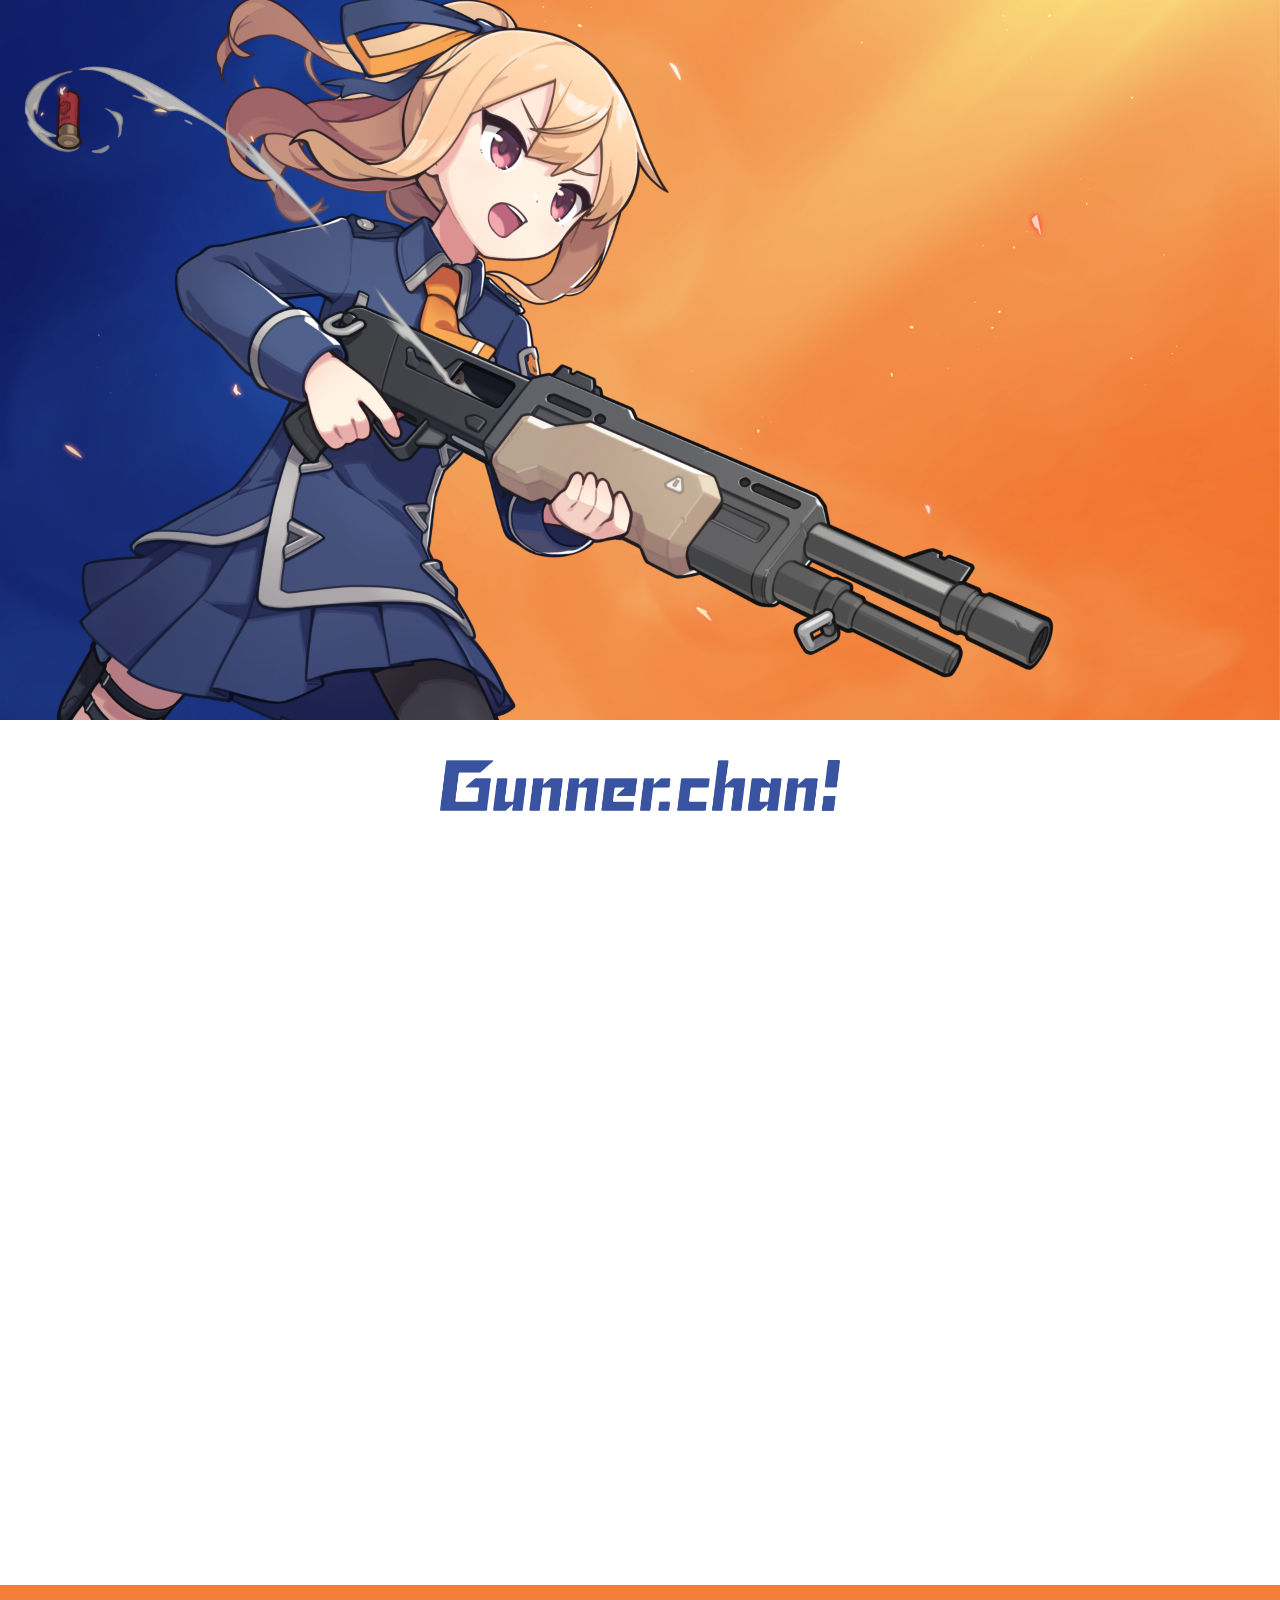
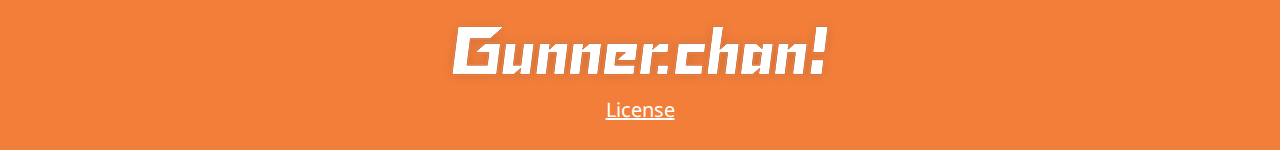
==== index.html @ 01962353 "init" ====
<!DOCTYPE html>
<html>

<head>
  <meta charset="utf-8">
  <title>Gunner-chan!</title>
  <meta name="description" content="Gunner-chan! official site">
  <meta name="viewport" content="width=device-width, initial-scale=1">
  <link rel="stylesheet" href="main.css">
  <link href="https://fonts.googleapis.com/css?family=Noto+Sans&display=swap" rel="stylesheet">
  <meta property="og:title" content="Gunner-chan!">
  <meta property="og:image" content="https://kido0617.github.io/gunner-chan/ogp.png">
  <meta property="og:description" content="">
  <meta property="og:site_name" content="Gunner-chan!">
  <meta property="og:url" content="https://kido0617.github.io/gunner-chan/">
  <link rel="icon" href="favicon.ico">
</head>

<body>

  <header>

  </header>

  <section>
    <img width="400" src="logo2.png">
  </section>

  <!--section class="steam">
    <iframe src="https://store.steampowered.com/widget/2516990/" frameborder="0" width="646" height="170"></iframe>
    <a href="https://store.steampowered.com/app/2516990/">Gunner-chan! - Steam</a>
    <hr>
  </section-->

  <!--section class="broadcast">
    <p clsss="name">Guidelines for the uploading and streaming of gameplay videos.<br>配信ガイドライン</p>
    <p class="info">You can stream and upload gameplay videos. <br>制限などなく、自由に配信可能です</p>
    <hr>
  </section-->

  <section class="googleform">
    <iframe
      src="https://docs.google.com/forms/d/e/1FAIpQLSeUrxj7DN_MiShaIIp3wmGtMS9FTeQSduSKTEhDG27MsX_54g/viewform?embedded=true"
      width="640" height="700" frameborder="0" marginheight="0" marginwidth="0">読み込んでいます…</iframe>
    <a
      href="https://docs.google.com/forms/d/e/1FAIpQLSeUrxj7DN_MiShaIIp3wmGtMS9FTeQSduSKTEhDG27MsX_54g/viewform?usp=sf_link">Contact</a>
  </section>

  <footer>
    <img src="logo.png">
    <p class="license-link"><a href="license.html">License</a></p>
  </footer>



</body>

</html>
---- main.css ----
/*reset */

html,
body,
div,
span,
applet,
object,
iframe,
h1,
h2,
h3,
h4,
h5,
h6,
p,
blockquote,
pre,
a,
abbr,
acronym,
address,
big,
cite,
code,
del,
dfn,
em,
img,
ins,
kbd,
q,
s,
samp,
small,
strike,
strong,
sub,
sup,
tt,
var,
b,
u,
i,
center,
dl,
dt,
dd,
ol,
ul,
li,
fieldset,
form,
label,
legend,
table,
caption,
tbody,
tfoot,
thead,
tr,
th,
td,
article,
aside,
canvas,
details,
embed,
figure,
figcaption,
footer,
header,
hgroup,
menu,
nav,
output,
ruby,
section,
summary,
time,
mark,
audio,
video {
	margin: 0;
	padding: 0;
	border: 0;
	font-size: 100%;
	font: inherit;
	vertical-align: baseline;
	-webkit-box-sizing: border-box;
	box-sizing: border-box;
}

article,
aside,
details,
figcaption,
figure,
footer,
header,
hgroup,
menu,
nav,
section,
main {
	display: block;
}

body {
	line-height: 1;
}

ol,
ul {
	list-style: none;
}

blockquote,
q {
	quotes: none;
}

blockquote:before,
blockquote:after,
q:before,
q:after {
	content: '';
	content: none;
}

table {
	border-collapse: collapse;
	border-spacing: 0;
}

.text-align-center {
	text-align: center;
}

.text-align-right {
	text-align: right;
}

.display-block {
	display: block;
}

.hidden {
	display: none !important;
	visibility: hidden;
}

.clearfix:before,
.clearfix:after {
	content: "";
	display: table;
}

.clearfix:after {
	clear: both;
}

.clear {
	clear: both;
}


/*------------------------------------------------------------------*/

body {
	font-family: 'Noto Sans', sans-serif;
}

header {
	padding-top: calc(1080% / 1920 * 100);
	background-size: cover;
	background-image: url('./header.jpg');
	margin-bottom: 40px;
}


p {
	font-size: 24px;
}

hr {
	margin-top: 30px;
	border-top: 3px solid rgb(242, 126, 57);
	width: 25px;
}

section {
	margin-top: 30px;
	text-align: center;
}

footer {
	background: rgb(242, 126, 57);
	padding: 30px 0 30px 0;
	text-align: center;
}

footer {
	margin-top: 40px;
}


.steam a,
.googleform a {
	display: none;
}

@media screen and (max-width: 646px) {
	p {
		font-size: 18px;
	}

	.steam iframe,
	.googleform iframe {
		display: none;
	}

	.steam a,
	.googleform a {
		display: inline;
	}

	section {
		margin-top: 20px;
	}

	footer {
		margin-top: 40px;
	}
}

h1 {
	font-size: 32px;
}


.broadcast p {
	line-height: 1.5;
}

.broadcast .info {
	margin-top: 20px;
	font-size: 20px;
}

.license {
	margin: auto;
	text-align: left;
	width: 80%;
	margin-top: 50px;
	margin-bottom: 50px;
}

.license .info {
	margin-top: 10px;
	font-size: 18px;
	line-height: 1.2;
}

.license .name::before {
	content: "■";
}

.license-link {
	margin-top: 10px;
	font-size: 20px;
}

.license-link a {
	color: white;
}

.license-link a:visited {
	color: white;
}
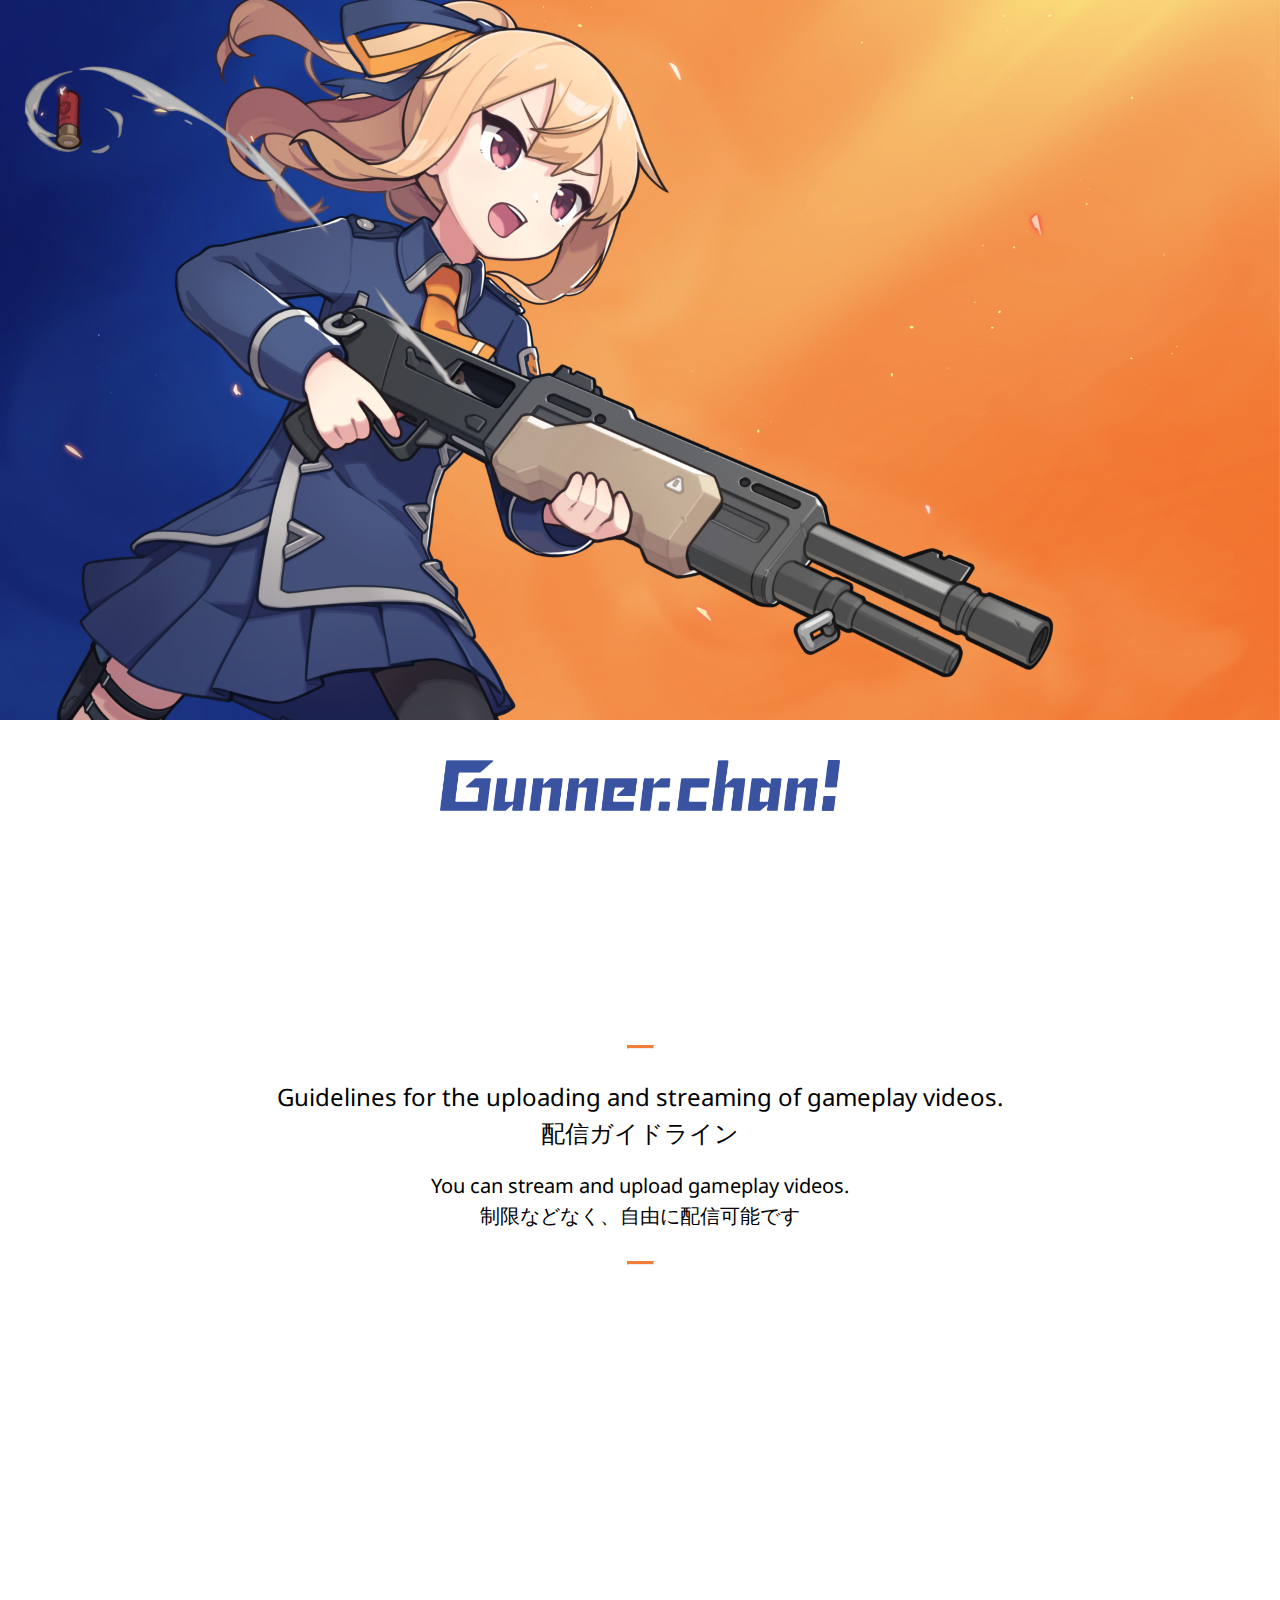
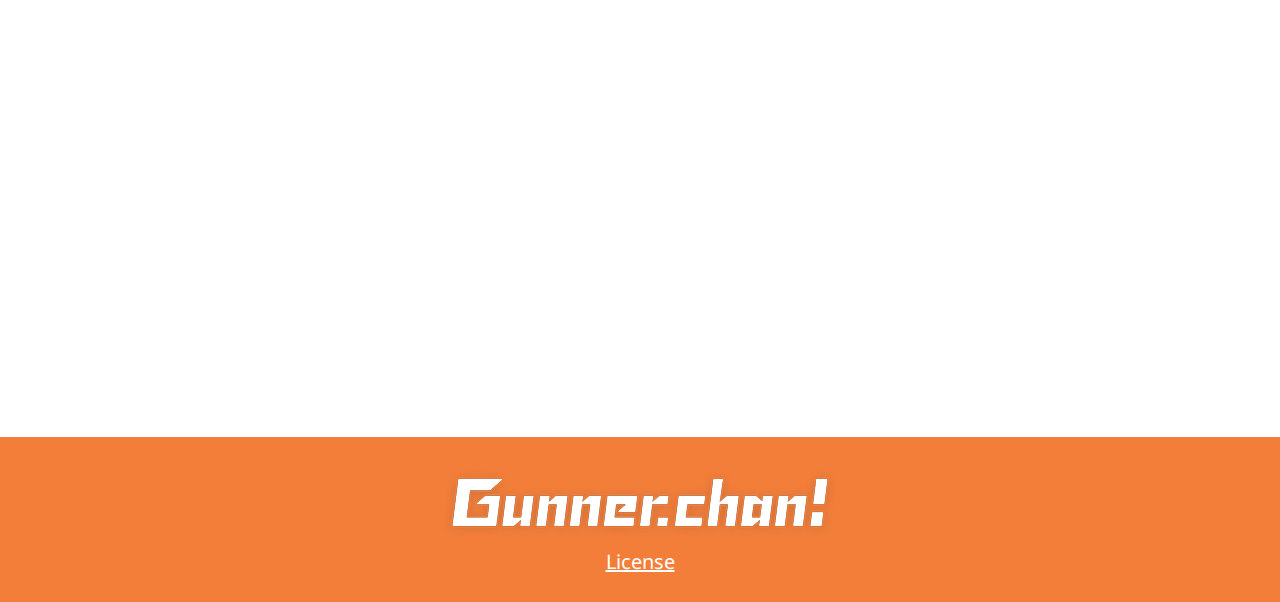
==== commit d1df5368: "Update index.html" ====
--- a/index.html
+++ b/index.html
@@ -26,17 +26,17 @@
     <img width="400" src="logo2.png">
   </section>
 
-  <!--section class="steam">
+  <section class="steam">
     <iframe src="https://store.steampowered.com/widget/2516990/" frameborder="0" width="646" height="170"></iframe>
     <a href="https://store.steampowered.com/app/2516990/">Gunner-chan! - Steam</a>
     <hr>
-  </section-->
+  </section>
 
-  <!--section class="broadcast">
+  <section class="broadcast">
     <p clsss="name">Guidelines for the uploading and streaming of gameplay videos.<br>配信ガイドライン</p>
     <p class="info">You can stream and upload gameplay videos. <br>制限などなく、自由に配信可能です</p>
     <hr>
-  </section-->
+  </section>
 
   <section class="googleform">
     <iframe
